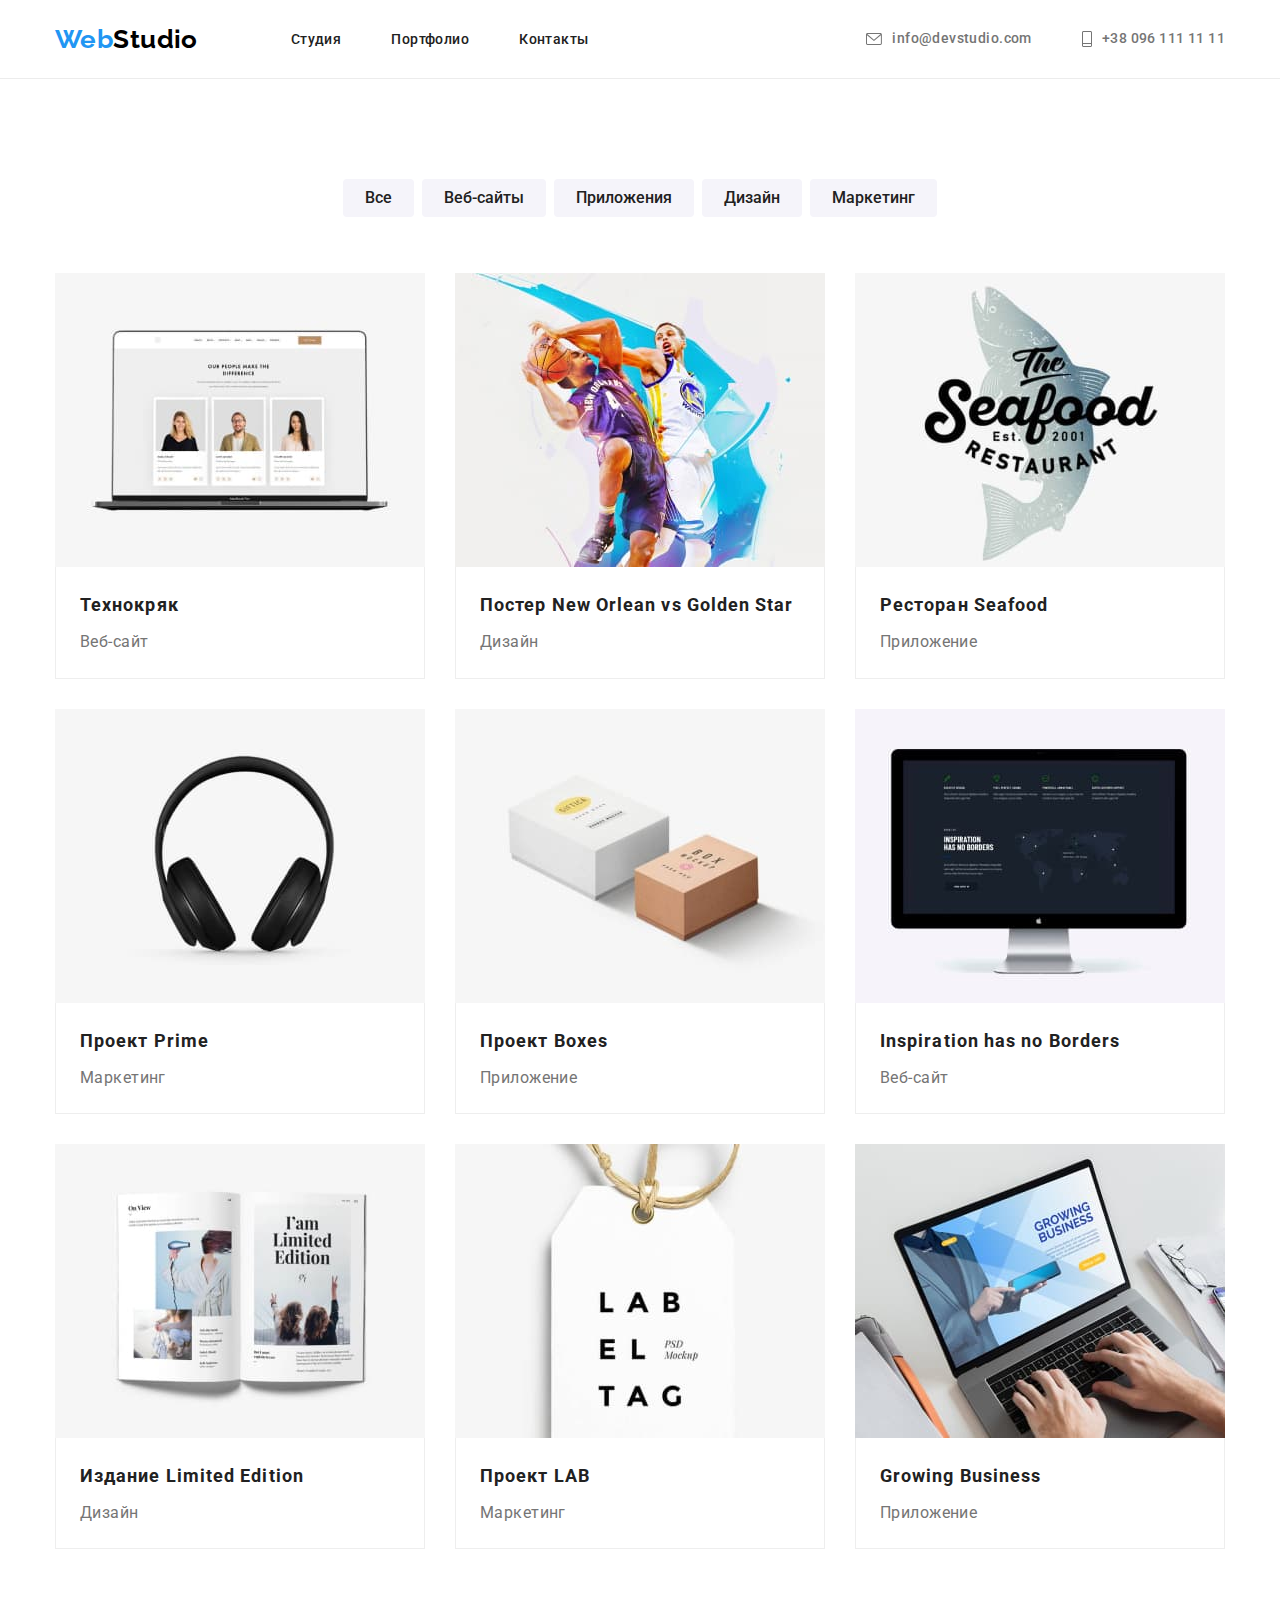
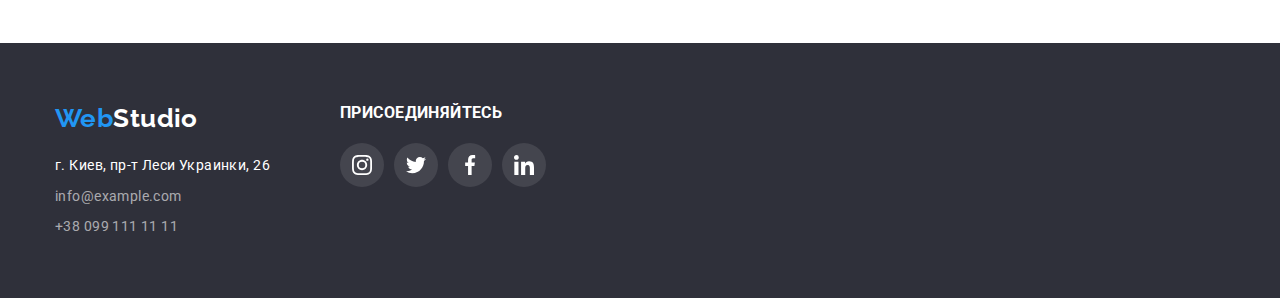
==== portfolio.html @ 67678efa "Скопировано с goit-markup-hw-04" ====
<!DOCTYPE html>
<html lang="en">
<head>
    <meta charset="UTF-8">
    <meta name="viewport" content="width=device-width, initial-scale=1.0">
    <title>Document</title>
    <link rel="stylesheet" href="https://cdnjs.cloudflare.com/ajax/libs/modern-normalize/1.0.0/modern-normalize.css">
    <link rel="stylesheet" href="node_modules/modern-normalize/modern-normalize.css">
    <link rel="preconnect" href="https://fonts.gstatic.com">
    <link href="https://fonts.googleapis.com/css2?family=Raleway:wght@700&family=Roboto:wght@400;500;700;900&display=swap" rel="stylesheet">
    <link rel="stylesheet" href="./css/style.css">
</head>

<body>
    <!-- Шапка сайта -->
<header class="header">
    <div class="container">
        <nav class="nav-container">
            <a href="./index.html" class="logo"><span class="logo-blue-part">Web</span>Studio</a>
            <ul class="nav-list">
                <li class="nav-items">
                    <a class="header-link nav-link" href="./index.html">Студия</a>
                </li>
                <li class="nav-items">
                    <a class="header-link nav-link" href="./portfolio.html">Портфолио</a>
                </li>
                <li class="nav-items">
                    <a class="header-link nav-link" href="">Контакты</a>
                </li>
            </ul>
        </nav>
        <ul class="contacts-list">
            <li class="contacts-items">
                <a class="header-link contacts-link" href="mailto:info@devstudio.com">
                    <svg class="envelope-icon">
                        <use href="./images/symbol-defs.svg#icon-envelope"></use>
                    </svg>
                    <span>info@devstudio.com</span>
                </a>
            </li>
            <li class="contacts-items">
                <a class="header-link contacts-link" href="tel:+380961111111">
                    <svg class="telephone-icon">
                        <use href="./images/symbol-defs.svg#icon-telephone"></use>
                    </svg>
                    <span> +38 096 111 11 11</span>
                </a>
            </li>
        </ul>
    </div>
</header>
    <main>
        <section class="section portfolio-section">
            <div class="container">
            <ul class="portfolio-buttons">
                <li class="portfolio-buttons-item">
                    <button class="buttons" type="button">Все</button>
                </li>
                <li class="portfolio-buttons-item">
                    <button class="buttons" type="button">Веб-сайты</button>
                </li>
                <li class="portfolio-buttons-item">
                    <button class="buttons" type="button">Приложения</button>
                </li>
                <li class="portfolio-buttons-item">
                    <button class="buttons" type="button">Дизайн</button>
                </li>
                <li class="portfolio-buttons-item">
                    <button class="buttons" type="button">Маркетинг</button>
                </li>
            </ul>
            
            <ul class="portfolio-projects">
                <li class="portfolio-project-item">
                    <a href="" class="portfolio-projects-link">
                        <img src="./images/project1.jpg" alt="Первый проект">
                        <div class="card-content">
                            <h3 class="subtitle">Технокряк</h3>
                            <p class="subtitle-description">Веб-сайт</p>
                        </div>
                    </a>
                </li>
                <li class="portfolio-project-item">
                    <a href="" class="portfolio-projects-link">    
                        <img src="./images/project2.jpg" alt="Второй проект">
                        <div class="card-content">
                            <h3 class="subtitle">Постер New Orlean vs Golden Star</h3>
                            <p class="subtitle-description">Дизайн</p>
                        </div>
                    </a>
                </li>
                <li class="portfolio-project-item">
                    <a href="" class="portfolio-projects-link">    
                        <img src="./images/project3.jpg" alt="Третий проект">
                        <div class="card-content"><h3 class="subtitle">Ресторан Seafood</h3>
                        <p class="subtitle-description">Приложение</p>
                    </div>
                </a>
                </li>
                <li class="portfolio-project-item">
                    <a href="" class="portfolio-projects-link">    
                        <img src="./images/project4.jpg" alt="Четвертый проект">
                        <div class="card-content"><h3 class="subtitle">Проект Prime</h3>
                        <p class="subtitle-description">Маркетинг</p>
                    </div>
                </a>
                </li>
                <li class="portfolio-project-item">
                    <a href="" class="portfolio-projects-link">    
                        <img src="./images/project5.jpg" alt="Пятый проект">
                        <div class="card-content"><h3 class="subtitle">Проект Boxes</h3>
                        <p class="subtitle-description">Приложение</p>
                    </div>
                </a>
                </li>
                <li class="portfolio-project-item">
                    <a href="" class="portfolio-projects-link">    
                        <img src="./images/project6.jpg" alt="Шестой проект">
                        <div class="card-content">
                            <h3 class="subtitle">Inspiration has no Borders</h3>
                        <p class="subtitle-description">Веб-сайт</p>
                    </div>
                </a>
                </li>
                <li class="portfolio-project-item">
                    <a href="" class="portfolio-projects-link">    
                        <img src="./images/project7.jpg" alt="Седьмой проект">
                        <div class="card-content">
                            <h3 class="subtitle">Издание Limited Edition</h3>
                        <p class="subtitle-description">Дизайн</p>
                    </div>
                </a>
                </li>
                <li class="portfolio-project-item">
                   <a href="" class="portfolio-projects-link">       
                    <img src="./images/project8.jpg" alt="Восьмой проект">
                    <div class="card-content">
                        <h3 class="subtitle">Проект LAB</h3>
                    <p class="subtitle-description">Маркетинг</p>
                </div>
            </a>
                </li>
                <li class="portfolio-project-item">
                   <a href="" class="portfolio-projects-link">       
                    <img src="./images/project9.jpg" alt="Девятый проект">
                    <div class="card-content">
                        <h3 class="subtitle">Growing Business</h3>
                        <p class="subtitle-description">Приложение</p>
                    </div>
                    </a>
                </li>
            </ul>
            </div>
        </section>
    </main>
    <!-- Подвал -->
    <footer class="footer">
        <div class="container">
            <div class="footer-address">
                <a href="" class="logo"><span class="logo-blue-part">Web</span>Studio</a>
                <address>
                    <p>г. Киев, пр-т Леси Украинки, 26</p>
                    <p class="mail-phone">info@example.com</p>
                    <p class="mail-phone">+38 099 111 11 11</p>
                </address>
            </div>
            <div class="social-footer">
                <h3>присоединяйтесь</h3>
                <ul class="social-footer-list">
                    <li class="social-footer-item">
                        <a href="" class="social-footer-link">
                            <svg class="social-footer-icon">
                                <use href="./images/symbol-defs.svg#icon-instagram"></use>
                            </svg>
                        </a>
                    </li>
                    <li class="social-footer-item">
                        <a href="" class="social-footer-link">
                            <svg class="social-footer-icon">
                                <use href="./images/symbol-defs.svg#icon-twitter"></use>
                            </svg>
                        </a>
                    </li>
                    <li class="social-footer-item">
                        <a href="" class="social-footer-link">
                            <svg class="social-footer-icon">
                                <use href="./images/symbol-defs.svg#icon-facebook"></use>
                            </svg>
                        </a>
                    </li>
                    <li class="social-footer-item">
                        <a href="" class="social-footer-link">
                            <svg class="social-footer-icon">
                                <use href="./images/symbol-defs.svg#icon-linkedin"></use>
                            </svg>
                        </a>
                    </li>
                </ul>
            </div>
        </div>
    </footer>
</body>
</html>
---- css/style.css ----
/* Общие стили */
:root {
  --primery-text-color: #757575;
  --section-title-color: #212121;
  --accent-color: #2196f3;
  --white-color: #ffffff;
  --header-logo-color: #000000;
  --logos-buttons-shadow: rgba(0, 0, 0, 0.25);
  --footer-mail-phone-color: rgba(255, 255, 255, 0.6);
  --portfolio-buttons-color: #f5f4fa;
  --hero-footer-bgc: #2f303a;
  --card-border-color: #eeeeee;
}
body {
  font-family: 'Roboto', 'Arial', sans-serif;
  color: var(--primery-text-color);
  font-size: 14px;
  line-height: 1.71;
  letter-spacing: 0.03em;
}
h1,
h2,
h3,
p,
ul {
  margin: 0;
  padding: 0;
}
.section {
  padding: 94px 0;
}
.header,
.footer,
.section {
  display: flex;
  justify-content: center;
}

.container {
  width: 1200px;
  padding: 0 15px;
}

.logo,
.header-link,
.services-section-link,
.portfolio-projects-link {
  text-decoration: none;
}
.nav-items,
.contacts-items,
.services-section-items,
.portfolio-buttons-item,
.benefits-items,
.team-section-list,
.portfolio-projects {
  list-style-type: none;
}
.section-title {
  color: var(--section-title-color);
  text-align: center;
  font-weight: 700;
  font-size: 36px;
  margin-bottom: 50px;
}

.buttons {
  cursor: pointer;
  border: 0;
  font-size: 16px;
}
.subtitle {
  color: var(--section-title-color);
}

/* Хедер */
.header > .container,
.nav-container,
.nav-list,
.contacts-list,
.benefits-list,
.services-section-list {
  display: flex;
  justify-content: space-between;
  align-items: center;
}
.header {
  border-bottom: 1px solid #ececec;
}
.header > .container {
  margin: 24px 0;
}

.nav-list {
  margin-left: 93px;
}
.nav-items,
.contacts-items {
  margin-left: 50px;
  display: flex;
  align-items: center;
}
.nav-items:first-child,
.contacts-items:first-child {
  margin-left: 0;
}

.logo {
  font-family: 'Raleway', 'Roboto', 'Arial', sans-serif;
  font-size: 26px;
  line-height: 1.17;
  font-weight: 700;
}
.header .logo {
  color: var(--header-logo-color);
}
.logo .logo-blue-part {
  color: #2196f3;
}
.header-link {
  font-weight: 500;
}
.nav-link {
  color: var(--section-title-color);
  line-height: 1.17;
}

.contacts-link {
  line-height: 1.14;
  color: var(--primery-text-color);
  fill: var(--primery-text-color);
  display: inline-flex;
  align-items: center;
}
.header-link:hover,
.header-link:focus,
.mail-phone:hover,
.mail-phone:focus {
  color: var(--accent-color);
  outline: none;
}
.envelope-icon {
  width: 16px;
  height: 12px;
  margin-right: 10px;
}
.telephone-icon {
  width: 10px;
  height: 16px;
  margin-right: 10px;
}
.contacts-link:hover,
.contacts-link:focus {
  fill: var(--accent-color);
}

/* Герой */
.section-hero {
  padding: 200px 0;
  background-image: linear-gradient(
      to right,
      rgba(47, 48, 58, 0.4),
      rgba(47, 48, 58, 0.4)
    ),
    url('../images/hero-foto.jpg');

  background-repeat: no-repeat;
  background-position: center;
  background-size: cover;
  max-width: 1600px;
  margin-right: auto;
  margin-left: auto;
}
.section-hero > .container {
  text-align: center;
}
.hero-title {
  color: var(--white-color);
  font-weight: 900;
  font-size: 44px;
  line-height: 1.36;
  letter-spacing: 0.06em;
  text-transform: uppercase;
}
.hero-button {
  color: var(--white-color);
  background-color: var(--accent-color);
  width: 200px;
  padding: 10px 32px;
  border-radius: 4px;
  margin-top: 30px;
  line-height: 1.875;
}

/* Преимущиства */
.benefits-section {
  padding-bottom: 0;
}
.benefits-items {
  flex-basis: 270px;
  margin-left: 30px;
}
.benefits-items::before {
  display: block;
  content: '';
  height: 120px;
  background-size: contain;
  background-repeat: no-repeat;
  background-position: center;
  margin-bottom: 30px;
}
.benefits-items:nth-child(1)::before {
  background-image: url('../images/Group1.svg');
}
.benefits-items:nth-child(2)::before {
  background-image: url('../images/Group2.svg');
}
.benefits-items:nth-child(3)::before {
  background-image: url('../images/Group3.svg');
}
.benefits-items:nth-child(4)::before {
  background-image: url('../images/Group4.svg');
}

.benefits-items:first-child {
  margin-left: 0;
}
.benefits-section .subtitle {
  font-size: 14px;
  font-weight: 700;
  line-height: 1.17;
  text-transform: uppercase;
  text-align: left;
  margin-bottom: 10px;
}
.benefits-items p {
  font-weight: 400;
}

/* Услуги компании */
.services-section-list {
  display: flex;
}
.services-section-items {
  margin-left: 30px;
}
.services-section-items:first-child {
  margin-left: 0;
}
.services-section-items img,
.portfolio-project-item img,
.team-section-item img {
  display: block;
  max-width: 100%;
  height: auto;
}
/* Работники компании */
.team-section {
  background-color: #f5f4fa;
}
.team-section-list {
  display: flex;
}
.team-section-item {
  margin-left: 30px;
  font-size: 16px;
  line-height: 1.17;

  text-align: center;
  background-color: var(--white-color);
  box-shadow: 0px 1px 3px rgba(0, 0, 0, 0.12), 0px 1px 1px rgba(0, 0, 0, 0.14),
    0px 2px 1px rgba(0, 0, 0, 0.2);
  border-radius: 0px 0px 4px 4px;
}
.team-section-item:first-child {
  margin-left: 0;
}

.team-section-item .subtitle {
  font-weight: 500;
  margin: 30px 0 10px;
}
.team-section-item p {
  margin-bottom: 16px;
}

.social-list {
  list-style: none;
  display: flex;
  justify-content: center;
  margin-bottom: 30px;
}
.social-item + .social-item {
  margin-left: 10px;
}

.social-item-link {
  background-color: var(--white-color);
  border-radius: 50%;
  display: flex;
  justify-content: center;
  align-items: center;
  width: 44px;
  height: 44px;
  color: #afb1b8;
}
.social-item-link:hover {
  background-color: var(--accent-color);
  color: var(--white-color);
}

.social-icon {
  width: 20px;
  height: 20px;
  fill: currentColor;
}

/* Постоянные клиенты */
.clients-section-list {
  display: flex;
  list-style: none;
  justify-content: center;
}
.clients-section-items {
}
.clients-section-items + .clients-section-items {
  margin-left: 30px;
}

.clients-icon {
  width: 170px;
  height: 92px;
  display: block;
  fill: #afb1b8;
  border: 2px solid #afb1b8;
  border-radius: 4px;
}
.clients-icon:hover {
  fill: var(--accent-color);
  border: 2px solid var(--accent-color);
}

/* Футер */
.footer {
  background-color: var(--hero-footer-bgc);
  padding: 60px 0;
}
.footer > .container {
  display: flex;
}
.footer .logo {
  color: var(--white-color);
  display: inline-block;
}
.footer address {
  font-style: normal;
  font-weight: 400;
  color: var(--white-color);
  margin-top: 20px;
  line-height: 1.53;
}

.mail-phone {
  color: var(--footer-mail-phone-color);
  margin-top: 9px;
}

.social-footer {
  margin-left: 70px;
  color: var(--white-color);
  line-height: 1.17;
  font-weight: 700;
  text-transform: uppercase;
}

.social-footer-list {
  display: flex;
  list-style: none;
  margin-top: 20px;
  justify-content: center;
}
.social-footer-item + .social-footer-item {
  margin-left: 10px;
}

.social-footer-link {
  background-color: rgba(255, 255, 255, 0.1);
  border-radius: 50%;
  display: flex;
  justify-content: center;
  align-items: center;
  width: 44px;
  height: 44px;
}
.social-footer-link:hover {
  background-color: var(--accent-color);
  color: var(--white-color);
}

.social-footer-icon {
  width: 20px;
  height: 20px;
  fill: var(--white-color);
}

/* Страница портфолио */
.portfolio-section {
  display: block;
}

.portfolio-buttons .buttons {
  color: var(--section-title-color);
  background-color: var(--portfolio-buttons-color);
  font-weight: 500;
  line-height: 1.62;
  padding: 6px 22px;
  border-radius: 4px;
}
.portfolio-buttons {
  margin-bottom: 50px;
  padding: 6px 22px;
}
.buttons:hover,
.buttons:focus {
  color: var(--white-color);
  background-color: var(--accent-color);
  outline: none;
  box-shadow: 0px 4px 4px var(--logos-buttons-shadow);
}

.portfolio-buttons-item {
  margin-left: 8px;
}
.portfolio-buttons-item:first-child {
  margin-left: 0;
}
.portfolio-buttons,
.portfolio-projects {
  display: flex;
  justify-content: center;
}
.portfolio-section .container {
  margin: auto;
}
.portfolio-projects {
  flex-wrap: wrap;
  margin-top: -30px;
  margin-left: -30px;
}
.portfolio-project-item {
  flex-basis: calc(100% / 3 - 30px);
  margin-left: 30px;
  margin-top: 30px;
}
.portfolio-project-item:hover {
  box-shadow: 0px 4px 4px var(--logos-buttons-shadow);
}

.card-content {
  padding: 20px 24px;
  border-right: 1px solid var(--card-border-color);
  border-bottom: 1px solid var(--card-border-color);
  border-left: 1px solid var(--card-border-color);
}
.portfolio-projects .subtitle {
  font-size: 18px;
  line-height: 2;
  letter-spacing: 0.06em;
}
.subtitle-description {
  color: var(--primery-text-color);
  font-size: 16px;
  line-height: 1.9;
  margin-top: 4px;
}
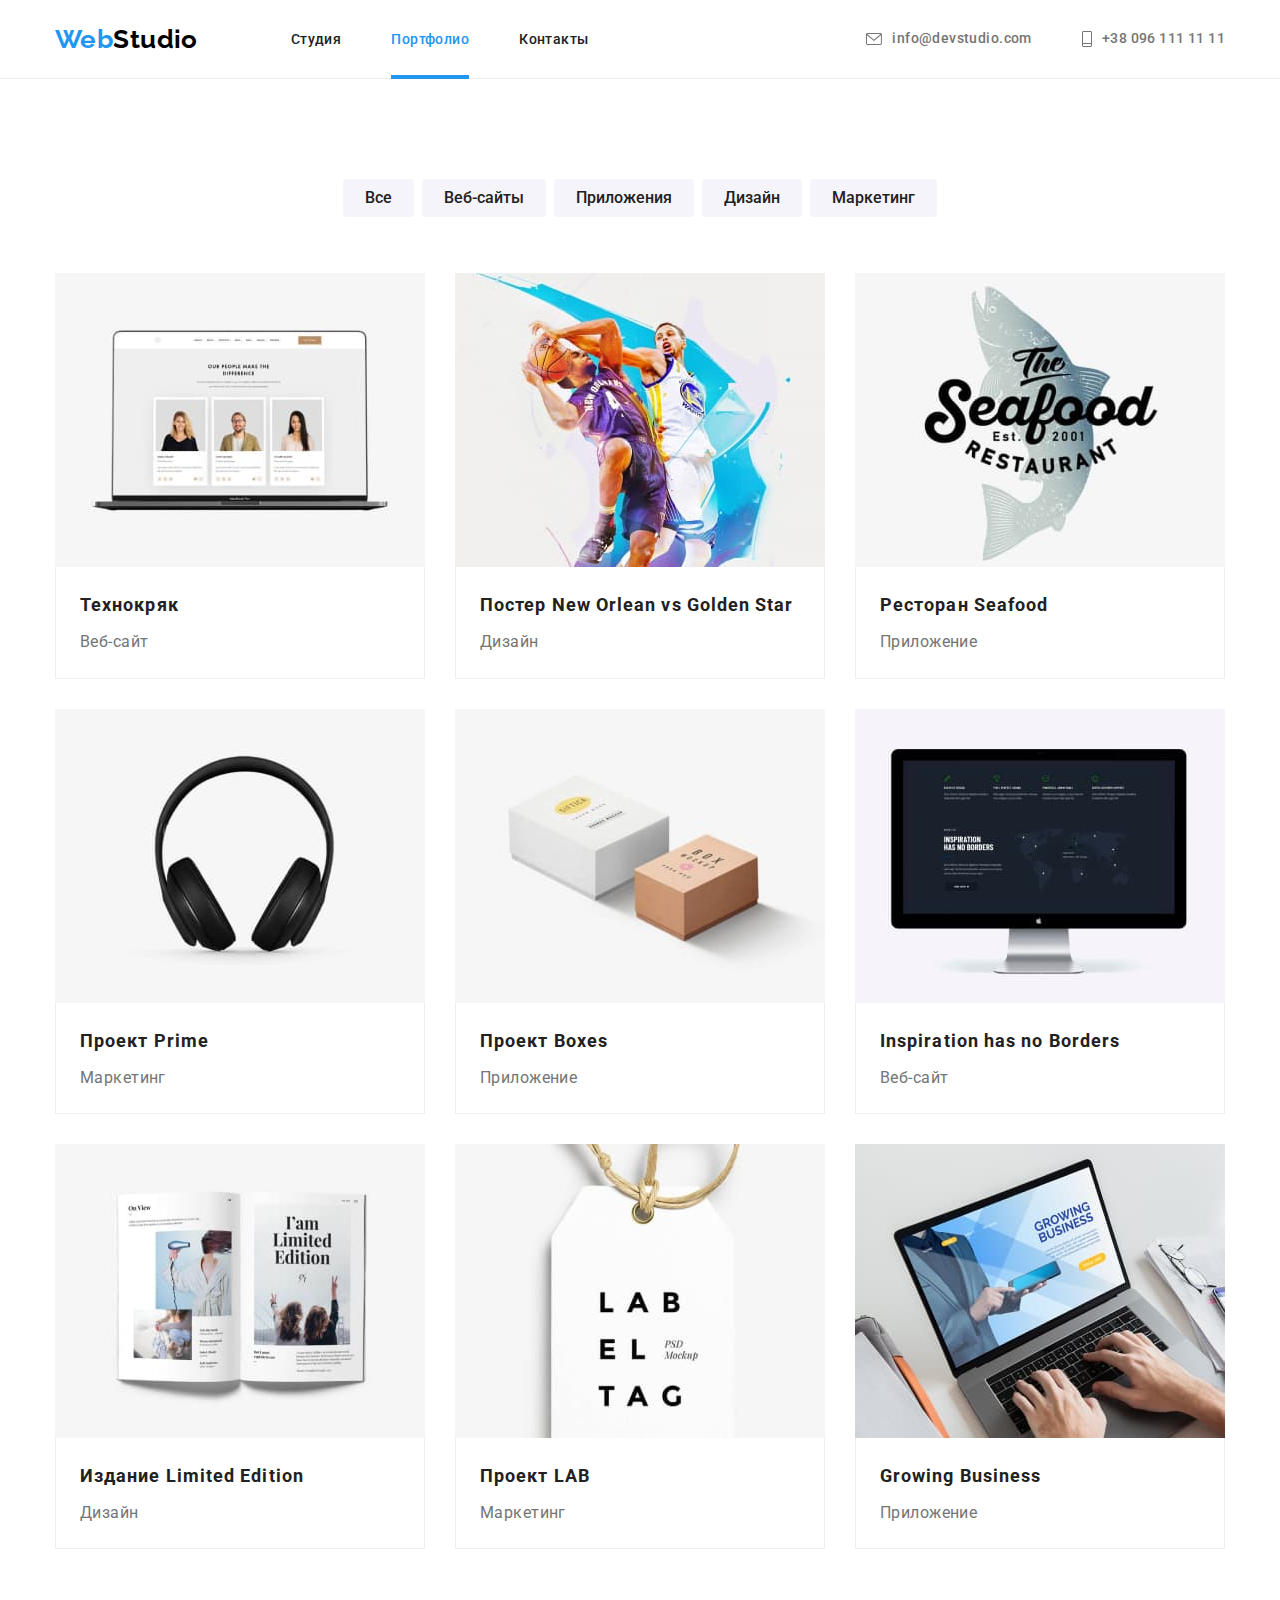
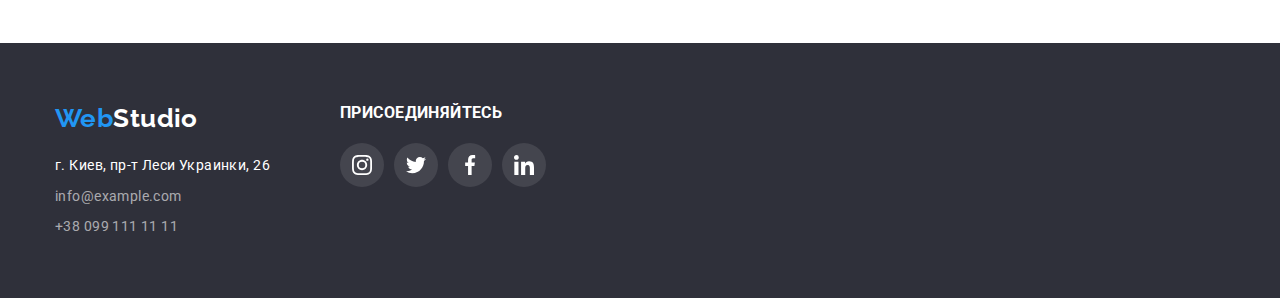
==== commit 63b97ae7: "Сделано модальное окно" ====
--- a/portfolio.html
+++ b/portfolio.html
@@ -22,7 +22,7 @@
                     <a class="header-link nav-link" href="./index.html">Студия</a>
                 </li>
                 <li class="nav-items">
-                    <a class="header-link nav-link" href="./portfolio.html">Портфолио</a>
+                    <a class="header-link nav-link active-page" href="./portfolio.html">Портфолио</a>
                 </li>
                 <li class="nav-items">
                     <a class="header-link nav-link" href="">Контакты</a>
@@ -73,7 +73,11 @@
             <ul class="portfolio-projects">
                 <li class="portfolio-project-item">
                     <a href="" class="portfolio-projects-link">
-                        <img src="./images/project1.jpg" alt="Первый проект">
+                        <div class="img-wrap">
+                            <img src="./images/project1.jpg" alt="Первый проект">
+                            <dir class="portfolio-projects-overlay">Технокряк это современная площадка распространения коронавируса. Компании используют эту платформу для цифрового
+                            шпионажа и атак на защищённые сервера конкурентов.</dir>
+                        </div>
                         <div class="card-content">
                             <h3 class="subtitle">Технокряк</h3>
                             <p class="subtitle-description">Веб-сайт</p>
@@ -82,7 +86,10 @@
                 </li>
                 <li class="portfolio-project-item">
                     <a href="" class="portfolio-projects-link">    
-                        <img src="./images/project2.jpg" alt="Второй проект">
+                        <div class="img-wrap">
+                            <img src="./images/project2.jpg" alt="Второй проект">
+                            <dir class="portfolio-projects-overlay">Lorem ipsum dolor sit amet consectetur adipisicing elit. Magnam, tempora voluptatum voluptate deserunt illo totam sit officia maxime at.</dir>
+                        </div>
                         <div class="card-content">
                             <h3 class="subtitle">Постер New Orlean vs Golden Star</h3>
                             <p class="subtitle-description">Дизайн</p>
@@ -91,7 +98,11 @@
                 </li>
                 <li class="portfolio-project-item">
                     <a href="" class="portfolio-projects-link">    
-                        <img src="./images/project3.jpg" alt="Третий проект">
+                        <div class="img-wrap">
+                            <img src="./images/project3.jpg" alt="Третий проект">
+                            <dir class="portfolio-projects-overlay">Lorem ipsum dolor sit amet consectetur adipisicing elit. Magnam, tempora voluptatum voluptate deserunt illo totam sit
+                            officia maxime at.</dir>
+                        </div>
                         <div class="card-content"><h3 class="subtitle">Ресторан Seafood</h3>
                         <p class="subtitle-description">Приложение</p>
                     </div>
@@ -99,7 +110,10 @@
                 </li>
                 <li class="portfolio-project-item">
                     <a href="" class="portfolio-projects-link">    
-                        <img src="./images/project4.jpg" alt="Четвертый проект">
+                        <div class="img-wrap">
+                            <img src="./images/project4.jpg" alt="Четвертый проект">
+                            <dir class="portfolio-projects-overlay">Lorem ipsum dolor sit amet consectetur adipisicing elit. Magnam, tempora voluptatum voluptate deserunt illo totam sit officia maxime at.</dir>
+                        </div>
                         <div class="card-content"><h3 class="subtitle">Проект Prime</h3>
                         <p class="subtitle-description">Маркетинг</p>
                     </div>
@@ -107,7 +121,10 @@
                 </li>
                 <li class="portfolio-project-item">
                     <a href="" class="portfolio-projects-link">    
-                        <img src="./images/project5.jpg" alt="Пятый проект">
+                        <div class="img-wrap">
+                            <img src="./images/project5.jpg" alt="Пятый проект">
+                            <dir class="portfolio-projects-overlay">Lorem ipsum dolor sit amet consectetur adipisicing elit. Magnam, tempora voluptatum voluptate deserunt illo totam sit officia maxime at.</dir>
+                        </div>
                         <div class="card-content"><h3 class="subtitle">Проект Boxes</h3>
                         <p class="subtitle-description">Приложение</p>
                     </div>
@@ -115,7 +132,10 @@
                 </li>
                 <li class="portfolio-project-item">
                     <a href="" class="portfolio-projects-link">    
-                        <img src="./images/project6.jpg" alt="Шестой проект">
+                        <div class="img-wrap">
+                            <img src="./images/project6.jpg" alt="Шестой проект">
+                            <dir class="portfolio-projects-overlay">Lorem ipsum dolor sit amet consectetur adipisicing elit. Magnam, tempora voluptatum voluptate deserunt illo totam sit officia maxime at.</dir>
+                        </div>
                         <div class="card-content">
                             <h3 class="subtitle">Inspiration has no Borders</h3>
                         <p class="subtitle-description">Веб-сайт</p>
@@ -124,7 +144,10 @@
                 </li>
                 <li class="portfolio-project-item">
                     <a href="" class="portfolio-projects-link">    
-                        <img src="./images/project7.jpg" alt="Седьмой проект">
+                        <div class="img-wrap">
+                            <img src="./images/project7.jpg" alt="Седьмой проект">
+                            <dir class="portfolio-projects-overlay">Lorem ipsum dolor sit amet consectetur adipisicing elit. Magnam, tempora voluptatum voluptate deserunt illo totam sit officia maxime at.</dir>
+                        </div>
                         <div class="card-content">
                             <h3 class="subtitle">Издание Limited Edition</h3>
                         <p class="subtitle-description">Дизайн</p>
@@ -133,7 +156,10 @@
                 </li>
                 <li class="portfolio-project-item">
                    <a href="" class="portfolio-projects-link">       
-                    <img src="./images/project8.jpg" alt="Восьмой проект">
+                    <div class="img-wrap">
+                        <img src="./images/project8.jpg" alt="Восьмой проект">
+                        <dir class="portfolio-projects-overlay">Lorem ipsum dolor sit amet consectetur adipisicing elit. Magnam, tempora voluptatum voluptate deserunt illo totam sit officia maxime at.</dir>
+                    </div>
                     <div class="card-content">
                         <h3 class="subtitle">Проект LAB</h3>
                     <p class="subtitle-description">Маркетинг</p>
@@ -142,7 +168,10 @@
                 </li>
                 <li class="portfolio-project-item">
                    <a href="" class="portfolio-projects-link">       
-                    <img src="./images/project9.jpg" alt="Девятый проект">
+                    <div class="img-wrap">
+                        <img src="./images/project9.jpg" alt="Девятый проект">
+                        <dir class="portfolio-projects-overlay">Lorem ipsum dolor sit amet consectetur adipisicing elit. Magnam, tempora voluptatum voluptate deserunt illo totam sit officia maxime at.</dir>
+                    </div>
                     <div class="card-content">
                         <h3 class="subtitle">Growing Business</h3>
                         <p class="subtitle-description">Приложение</p>
--- a/css/style.css
+++ b/css/style.css
@@ -29,24 +29,24 @@
 .section {
   padding: 94px 0;
 }
+
 .header,
 .footer,
 .section {
   display: flex;
   justify-content: center;
 }
-
 .container {
   width: 1200px;
   padding: 0 15px;
 }
-
 .logo,
 .header-link,
 .services-section-link,
 .portfolio-projects-link {
   text-decoration: none;
 }
+
 .nav-items,
 .contacts-items,
 .services-section-items,
@@ -56,6 +56,7 @@
 .portfolio-projects {
   list-style-type: none;
 }
+
 .section-title {
   color: var(--section-title-color);
   text-align: center;
@@ -63,7 +64,6 @@
   font-size: 36px;
   margin-bottom: 50px;
 }
-
 .buttons {
   cursor: pointer;
   border: 0;
@@ -87,6 +87,7 @@
 .header {
   border-bottom: 1px solid #ececec;
 }
+
 .header > .container {
   margin: 24px 0;
 }
@@ -94,6 +95,7 @@
 .nav-list {
   margin-left: 93px;
 }
+
 .nav-items,
 .contacts-items {
   margin-left: 50px;
@@ -120,24 +122,44 @@
 .header-link {
   font-weight: 500;
 }
+.nav-items {
+  position: relative;
+}
 .nav-link {
   color: var(--section-title-color);
   line-height: 1.17;
-}
-
+  transition: color 250ms cubic-bezier(0.4, 0, 0.2, 1);
+}
+.nav-link::after {
+  content: '';
+  display: none;
+  width: 100%;
+  height: 4px;
+  background-color: var(--accent-color);
+  position: absolute;
+  bottom: -32px;
+  left: 0;
+}
+.active-page {
+  color: var(--accent-color);
+}
+.active-page::after {
+  display: block;
+}
 .contacts-link {
   line-height: 1.14;
   color: var(--primery-text-color);
   fill: var(--primery-text-color);
   display: inline-flex;
   align-items: center;
+  transition: color 250ms cubic-bezier(0.4, 0, 0.2, 1),
+    fill 250ms cubic-bezier(0.4, 0, 0.2, 1);
 }
 .header-link:hover,
 .header-link:focus,
 .mail-phone:hover,
 .mail-phone:focus {
   color: var(--accent-color);
-  outline: none;
 }
 .envelope-icon {
   width: 16px;
@@ -221,7 +243,6 @@
 .benefits-items:nth-child(4)::before {
   background-image: url('../images/Group4.svg');
 }
-
 .benefits-items:first-child {
   margin-left: 0;
 }
@@ -254,6 +275,29 @@
   max-width: 100%;
   height: auto;
 }
+.services-section-subtittle {
+  width: 100%;
+  height: 70px;
+  background-image: linear-gradient(
+    to right,
+    rgba(47, 48, 58, 0.8),
+    rgba(47, 48, 58, 0.8)
+  );
+  position: absolute;
+  bottom: 0;
+  left: 0;
+  color: var(--white-color);
+  display: flex;
+  justify-content: center;
+  align-items: center;
+  font-size: 14px;
+  line-height: 1.17;
+  text-transform: uppercase;
+}
+.services-section-items {
+  position: relative;
+}
+
 /* Работники компании */
 .team-section {
   background-color: #f5f4fa;
@@ -303,6 +347,8 @@
   width: 44px;
   height: 44px;
   color: #afb1b8;
+  transition: background-color 250ms cubic-bezier(0.4, 0, 0.2, 1),
+    color 250ms cubic-bezier(0.4, 0, 0.2, 1);
 }
 .social-item-link:hover {
   background-color: var(--accent-color);
@@ -321,8 +367,7 @@
   list-style: none;
   justify-content: center;
 }
-.clients-section-items {
-}
+
 .clients-section-items + .clients-section-items {
   margin-left: 30px;
 }
@@ -334,6 +379,8 @@
   fill: #afb1b8;
   border: 2px solid #afb1b8;
   border-radius: 4px;
+  transition: fill 250ms cubic-bezier(0.4, 0, 0.2, 1),
+    border 250ms cubic-bezier(0.4, 0, 0.2, 1);
 }
 .clients-icon:hover {
   fill: var(--accent-color);
@@ -359,12 +406,10 @@
   margin-top: 20px;
   line-height: 1.53;
 }
-
 .mail-phone {
   color: var(--footer-mail-phone-color);
   margin-top: 9px;
 }
-
 .social-footer {
   margin-left: 70px;
   color: var(--white-color);
@@ -372,7 +417,6 @@
   font-weight: 700;
   text-transform: uppercase;
 }
-
 .social-footer-list {
   display: flex;
   list-style: none;
@@ -391,16 +435,49 @@
   align-items: center;
   width: 44px;
   height: 44px;
+  transition: background-color 250ms cubic-bezier(0.4, 0, 0.2, 1);
 }
 .social-footer-link:hover {
   background-color: var(--accent-color);
-  color: var(--white-color);
-}
-
+}
 .social-footer-icon {
   width: 20px;
   height: 20px;
   fill: var(--white-color);
+}
+
+/* Модальное окно */
+.backdrop {
+  width: 100%;
+  height: 100vh;
+  position: fixed;
+  left: 0;
+  top: 0;
+  background-color: rgba(0, 0, 0, 0.2);
+  transition: opacity 750ms cubic-bezier(0.4, 0, 0.2, 1);
+}
+.is-hidden {
+  visibility: hidden;
+  pointer-events: none;
+  opacity: 0;
+}
+.modal {
+  width: 528px;
+  height: 581px;
+  background-color: #ffffff;
+  position: relative;
+  top: 50%;
+  left: 50%;
+  transform: translate(-50%, -50%);
+}
+.modal button {
+  text-align: right;
+  position: absolute;
+  top: 8px;
+  right: 8px;
+  padding: 0;
+  border: none;
+  background-color: transparent;
 }
 
 /* Страница портфолио */
@@ -415,6 +492,9 @@
   line-height: 1.62;
   padding: 6px 22px;
   border-radius: 4px;
+  transition: color 250ms cubic-bezier(0.4, 0, 0.2, 1),
+    box-shadow 250ms cubic-bezier(0.4, 0, 0.2, 1),
+    background-color 250ms cubic-bezier(0.4, 0, 0.2, 1);
 }
 .portfolio-buttons {
   margin-bottom: 50px;
@@ -424,7 +504,6 @@
 .buttons:focus {
   color: var(--white-color);
   background-color: var(--accent-color);
-  outline: none;
   box-shadow: 0px 4px 4px var(--logos-buttons-shadow);
 }
 
@@ -451,11 +530,31 @@
   flex-basis: calc(100% / 3 - 30px);
   margin-left: 30px;
   margin-top: 30px;
+  transition: box-shadow 250ms cubic-bezier(0.4, 0, 0.2, 1);
 }
 .portfolio-project-item:hover {
   box-shadow: 0px 4px 4px var(--logos-buttons-shadow);
 }
-
+.img-wrap {
+  position: relative;
+  overflow: hidden;
+}
+.portfolio-projects-overlay {
+  height: 294px;
+  width: 100%;
+  background-color: rgba(33, 150, 243, 0.9);
+  position: absolute;
+  bottom: -294px;
+  color: var(--white-color);
+  padding: 63px 24px;
+  font-size: 18px;
+  line-height: 1.55;
+  margin: 0;
+  transition: transform 250ms cubic-bezier(0.4, 0, 0.2, 1);
+}
+.portfolio-project-item:hover .portfolio-projects-overlay {
+  transform: translate(0, -294px);
+}
 .card-content {
   padding: 20px 24px;
   border-right: 1px solid var(--card-border-color);
